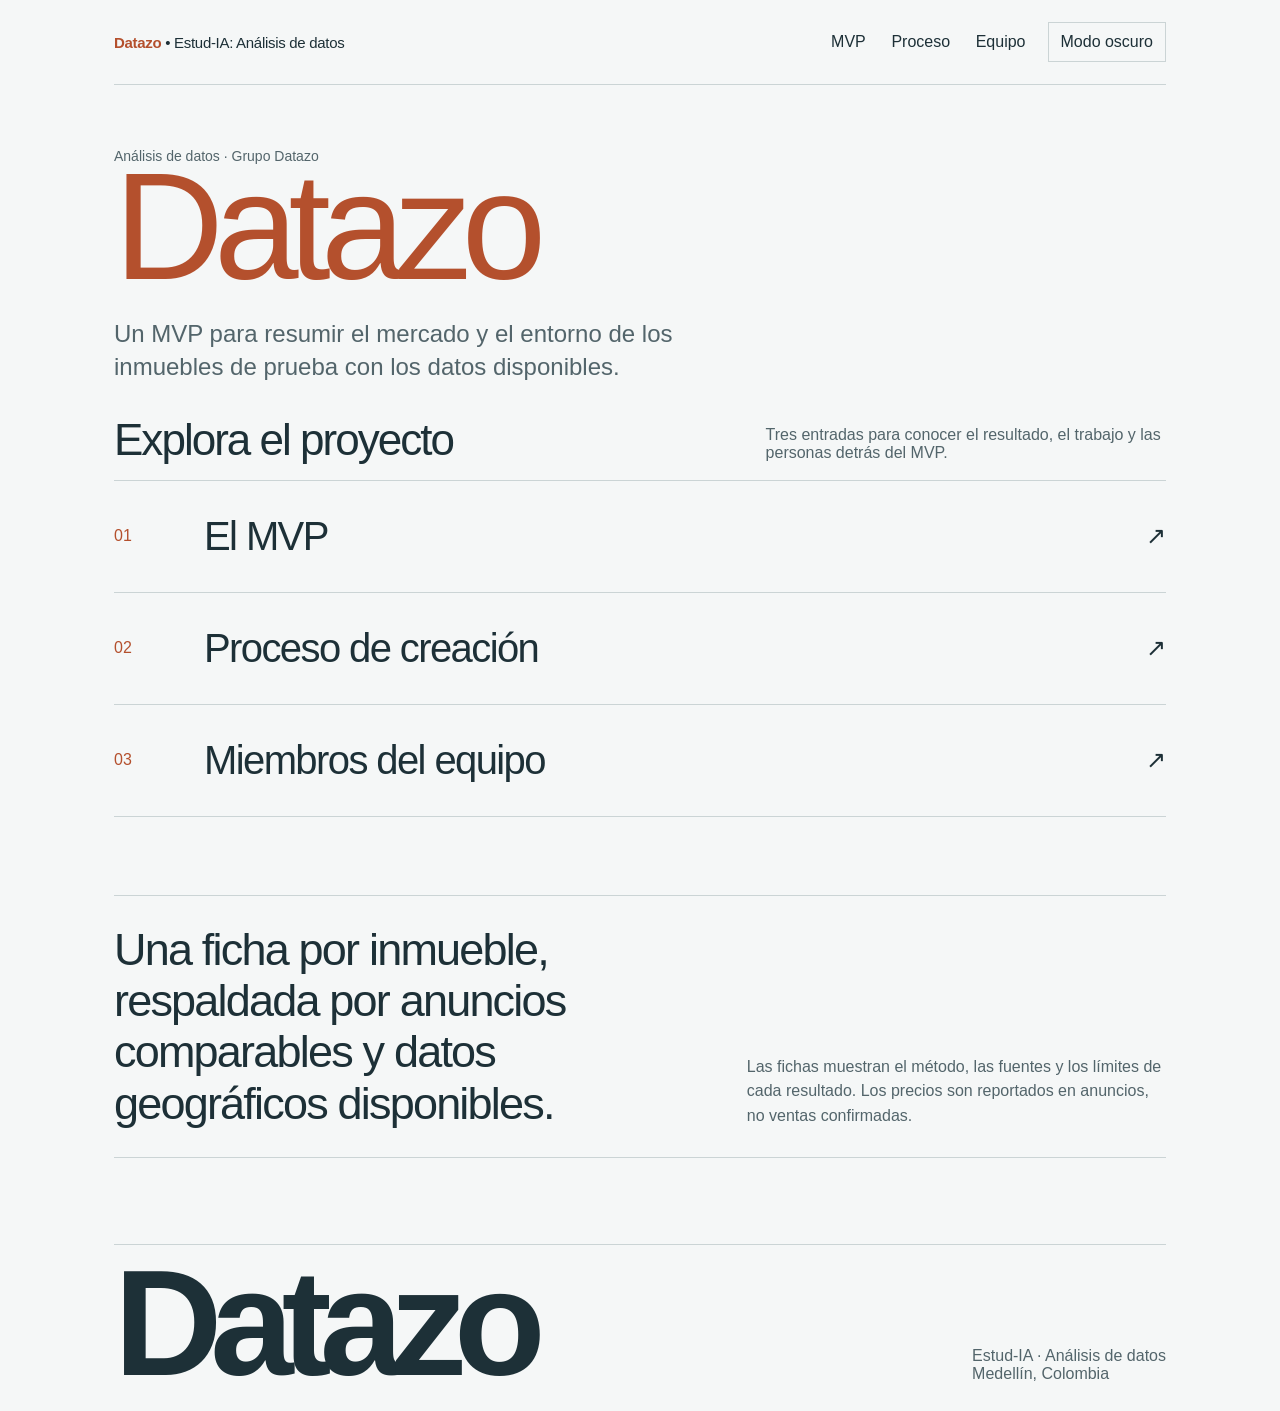
==== docs/index.html @ 800a607f "Add Grupo Datazo project homepage and MVP explorer" ====
<!doctype html>
<html lang="es">
<head>
  <meta charset="utf-8">
  <meta name="viewport" content="width=device-width, initial-scale=1">
  <meta name="theme-color" content="#f5f7f7">
  <meta name="description" content="MVP de análisis de inmuebles del grupo Datazo, su proceso de creación y el equipo.">
  <title>Grupo Datazo | Estud-IA</title>
  <link rel="stylesheet" href="assets/site.css">
  <script src="assets/theme.js" defer></script>
</head>
<body>
  <main class="site-shell">
    <header class="topline">
      <p class="brand"><strong>Datazo</strong> • Estud-IA: Análisis de datos</p>
      <div class="top-actions">
        <nav class="site-nav" aria-label="Navegación principal">
          <a href="mvp.html">MVP</a>
          <a href="presentation/limpieza_datos.html">Proceso</a>
          <a href="equipo.html">Equipo</a>
        </nav>
        <button class="theme-toggle" type="button" data-theme-toggle>Modo oscuro</button>
      </div>
    </header>

    <section class="hero" aria-labelledby="home-title">
      <p class="eyebrow">Análisis de datos · Grupo Datazo</p>
      <h1 id="home-title"><span class="accent">Datazo</span></h1>
      <p class="hero-deck">Un MVP para resumir el mercado y el entorno de los inmuebles de prueba con los datos disponibles.</p>
    </section>

    <section aria-labelledby="explore-title">
      <div class="section-head">
        <h2 id="explore-title">Explora el proyecto</h2>
        <p>Tres entradas para conocer el resultado, el trabajo y las personas detrás del MVP.</p>
      </div>
      <nav class="route-list" aria-label="Secciones del proyecto">
        <a class="route-link" href="mvp.html">
          <span class="route-number">01</span><span class="route-name">El MVP</span><span class="route-arrow" aria-hidden="true">↗</span>
        </a>
        <a class="route-link" href="presentation/limpieza_datos.html">
          <span class="route-number">02</span><span class="route-name">Proceso de creación</span><span class="route-arrow" aria-hidden="true">↗</span>
        </a>
        <a class="route-link" href="equipo.html">
          <span class="route-number">03</span><span class="route-name">Miembros del equipo</span><span class="route-arrow" aria-hidden="true">↗</span>
        </a>
      </nav>
    </section>

    <section class="statement" aria-label="Descripción del MVP">
      <p>Una ficha por inmueble, respaldada por anuncios comparables y datos geográficos disponibles.</p>
      <aside>Las fichas muestran el método, las fuentes y los límites de cada resultado. Los precios son reportados en anuncios, no ventas confirmadas.</aside>
    </section>

    <footer class="index-footer">
      <p class="footer-mark" aria-hidden="true">Datazo</p>
      <p class="footer-note">Estud-IA · Análisis de datos<br>Medellín, Colombia</p>
    </footer>
  </main>
</body>
</html>
---- docs/assets/site.css ----
:root {
  color-scheme: light;
  --paper: #f5f7f7;
  --panel: #e9eeee;
  --ink: #1d3037;
  --muted: #53656b;
  --line: #cbd4d5;
  --accent: #b4502d;
  --accent-pale: #f3e5df;
  --good: #276554;
  --measure: 1180px;
  --page-pad: clamp(20px, 5vw, 76px);
  font-family: "Clash Grotesk", "Segoe UI", sans-serif;
  color: var(--ink);
  background: var(--paper);
  font-synthesis: none;
  text-rendering: optimizeLegibility;
}

:root[data-theme="dark"] {
  color-scheme: dark;
  --paper: #171b1c;
  --panel: #202929;
  --ink: #f0f0ec;
  --muted: #b3b3aa;
  --line: #3d4545;
  --accent: #df7953;
  --accent-pale: #3b2923;
  --good: #8bd4c4;
}

*, *::before, *::after { box-sizing: border-box; }
html { scroll-behavior: smooth; }
body { margin: 0; color: var(--ink); background: var(--paper); transition: background-color .2s ease, color .2s ease; }
body, button, select { font-family: "Clash Grotesk", "Segoe UI", sans-serif; }
a { color: inherit; }
button, select { color: inherit; font-size: inherit; }
button:focus-visible, a:focus-visible, select:focus-visible { outline: 2px solid var(--accent); outline-offset: 3px; }
.site-shell { width: min(100%, var(--measure)); margin-inline: auto; padding-inline: var(--page-pad); }
.topline { display: flex; align-items: center; justify-content: space-between; gap: 20px; padding-block: 22px; border-bottom: 1px solid var(--line); }
.brand { margin: 0; font-size: 15px; letter-spacing: -.02em; }
.brand a { text-decoration: none; }
.brand strong { color: var(--accent); font-weight: 600; }
.top-actions { display: flex; align-items: center; gap: 22px; }
.site-nav { display: flex; flex-wrap: wrap; gap: clamp(12px, 2vw, 26px); }
.site-nav a { text-decoration: none; text-underline-offset: 4px; }
.site-nav a:hover, .site-nav a[aria-current="page"] { text-decoration: underline; text-decoration-color: var(--accent); }
.theme-toggle { min-height: 40px; padding: 7px 12px; border: 1px solid var(--line); background: transparent; cursor: pointer; }
.theme-toggle:hover { border-color: var(--accent); }
.eyebrow { margin: 0; color: var(--muted); font-size: 14px; }
.hero { padding-block: clamp(34px, 7vh, 78px) 34px; }
.hero h1 { max-width: 13ch; margin: 0; font-size: clamp(3.2rem, 12vw, 9.5rem); font-weight: 500; line-height: .82; letter-spacing: -.065em; }
.hero h1 .accent { color: var(--accent); }
.hero-deck { max-width: 590px; margin: 28px 0 0; color: var(--muted); font-size: clamp(18px, 2vw, 24px); line-height: 1.4; }
.section-head { display: flex; align-items: end; justify-content: space-between; gap: 24px; margin-bottom: 18px; }
.section-head h2 { margin: 0; font-size: clamp(27px, 4vw, 44px); font-weight: 500; line-height: 1; letter-spacing: -.045em; }
.section-head p { max-width: 45ch; margin: 0; color: var(--muted); }
.route-list { border-top: 1px solid var(--line); }
.route-link { display: grid; grid-template-columns: 72px minmax(0, 1fr) auto; align-items: center; gap: 18px; min-height: 112px; padding: 17px 0; border-bottom: 1px solid var(--line); text-decoration: none; transition: padding .18s ease, color .18s ease; }
.route-link:hover { padding-inline: 10px; color: var(--accent); }
.route-number { color: var(--accent); font-size: 16px; font-variant-numeric: tabular-nums; }
.route-name { font-size: clamp(24px, 4vw, 40px); letter-spacing: -.04em; line-height: 1.05; }
.route-arrow { font-size: 24px; }
.statement { display: grid; grid-template-columns: minmax(0, 1fr) minmax(180px, .7fr); align-items: end; gap: 34px; margin-block: 78px; padding-block: 28px; border-top: 1px solid var(--line); border-bottom: 1px solid var(--line); }
.statement p { max-width: 660px; margin: 0; font-size: clamp(23px, 4vw, 45px); line-height: 1.14; letter-spacing: -.04em; }
.statement aside { color: var(--muted); line-height: 1.55; }
.index-footer { display: flex; align-items: end; justify-content: space-between; gap: 20px; margin-top: 86px; padding: 18px 0 28px; border-top: 1px solid var(--line); }
.footer-mark { margin: 0; font-size: clamp(56px, 13vw, 150px); line-height: .8; font-weight: 600; letter-spacing: -.08em; }
.footer-note { max-width: 250px; margin: 0; color: var(--muted); }
.inner-page { min-height: 100vh; }
.inner-page .hero { padding-block: clamp(32px, 6vh, 64px) 25px; }
.inner-page .hero h1 { font-size: clamp(48px, 8vw, 104px); line-height: .9; }
.page-section { padding-block: 24px 64px; }
.property-layout { display: grid; grid-template-columns: minmax(190px, .8fr) minmax(0, 2fr); gap: 24px; align-items: start; }
.property-picker { display: grid; grid-template-columns: repeat(2, minmax(0, 1fr)); border-top: 1px solid var(--line); }
.property-choice { min-height: 66px; display: flex; align-items: center; justify-content: space-between; gap: 10px; padding: 12px 9px; border: 0; border-bottom: 1px solid var(--line); background: transparent; text-align: left; cursor: pointer; }
.property-choice:nth-child(odd) { border-right: 1px solid var(--line); }
.property-choice[aria-pressed="true"] { background: var(--panel); color: var(--accent); }
.property-choice small { color: var(--muted); }
.property-view { min-height: 500px; padding: clamp(20px, 4vw, 42px); background: var(--panel); }
.property-view h2 { margin: 0 0 6px; font-size: clamp(28px, 4vw, 46px); font-weight: 500; letter-spacing: -.045em; line-height: 1; }
.property-subtitle { margin: 0; color: var(--muted); }
.price-block { margin-block: 32px; padding-block: 20px; border-block: 1px solid var(--line); }
.price-label { margin: 0; color: var(--muted); }
.price-value { margin: 4px 0; font-size: clamp(34px, 6vw, 62px); line-height: 1; font-variant-numeric: tabular-nums; letter-spacing: -.05em; }
.price-range { margin: 0; color: var(--muted); }
.stat-grid { display: grid; grid-template-columns: repeat(3, minmax(0, 1fr)); gap: 12px; margin-block: 20px; }
.stat { min-height: 94px; padding: 12px; border: 1px solid var(--line); }
.stat b { display: block; margin-bottom: 4px; font-size: clamp(21px, 3vw, 31px); font-variant-numeric: tabular-nums; }
.stat span { color: var(--muted); font-size: 14px; }
.detail-grid { display: grid; grid-template-columns: repeat(2, minmax(0, 1fr)); gap: 0 20px; margin: 20px 0; }
.detail-row { display: flex; justify-content: space-between; gap: 12px; padding: 10px 0; border-bottom: 1px solid var(--line); }
.detail-row dt { color: var(--muted); }
.detail-row dd { margin: 0; text-align: right; }
.subsection-title { margin: 26px 0 10px; font-size: 19px; }
.category-list { display: grid; grid-template-columns: repeat(2, minmax(0, 1fr)); gap: 0 18px; margin: 0; padding: 0; list-style: none; }
.category-list li { display: flex; justify-content: space-between; gap: 12px; padding: 9px 0; border-bottom: 1px solid var(--line); }
.category-list strong { font-variant-numeric: tabular-nums; }
.data-note { color: var(--muted); font-size: 14px; line-height: 1.5; }
.property-links { display: flex; flex-wrap: wrap; gap: 20px; margin-top: 28px; }
.property-links a { text-underline-offset: 4px; }
.status { margin-top: 18px; padding: 13px 14px; border-left: 3px solid var(--accent); background: var(--accent-pale); }
.team-list { border-top: 1px solid var(--line); }
.team-row { display: grid; grid-template-columns: 70px 1fr minmax(130px, .5fr); align-items: center; gap: 20px; min-height: 90px; border-bottom: 1px solid var(--line); }
.team-index { color: var(--accent); font-variant-numeric: tabular-nums; }
.team-name { font-size: clamp(24px, 3.7vw, 38px); letter-spacing: -.04em; }
.team-role { justify-self: end; color: var(--muted); }
.back-link { display: inline-block; margin: 5px 0 0; text-underline-offset: 4px; }
.process-callout { display: flex; align-items: center; justify-content: space-between; gap: 22px; margin-top: 28px; padding: 22px 0; border-block: 1px solid var(--line); }
.process-callout p { max-width: 55ch; margin: 0; color: var(--muted); }
.process-callout a { color: var(--ink); text-underline-offset: 4px; white-space: nowrap; }
.status-error { color: #9d321d; }
:root[data-theme="dark"] .status-error { color: #ff9d7d; }
@media (max-width: 700px) {
  .topline { align-items: flex-start; }
  .top-actions { align-items: flex-end; flex-direction: column-reverse; gap: 12px; }
  .site-nav { justify-content: flex-end; font-size: 14px; }
  .property-layout { grid-template-columns: 1fr; }
  .property-picker { grid-template-columns: repeat(4, minmax(0, 1fr)); }
  .property-choice:nth-child(odd) { border-right: 0; }
  .property-choice { border-right: 1px solid var(--line); font-size: 14px; }
}
@media (max-width: 520px) {
  .topline { flex-wrap: wrap; }
  .top-actions { width: 100%; flex-direction: row; align-items: center; justify-content: space-between; }
  .site-nav { justify-content: flex-start; }
  .theme-toggle { flex: none; }
  .route-link { grid-template-columns: 36px minmax(0, 1fr) 22px; gap: 10px; min-height: 88px; }
  .statement { grid-template-columns: 1fr; gap: 16px; margin-block: 54px; }
  .index-footer { display: block; margin-top: 55px; }
  .footer-note { margin-top: 16px; }
  .property-picker { grid-template-columns: repeat(3, minmax(0, 1fr)); }
  .property-view { min-height: 0; }
  .stat-grid { grid-template-columns: repeat(2, minmax(0, 1fr)); }
  .detail-grid { grid-template-columns: 1fr; }
  .category-list { grid-template-columns: 1fr; }
  .team-row { grid-template-columns: 34px 1fr; gap: 10px; padding-block: 15px; }
  .team-role { grid-column: 2; justify-self: start; margin-top: -8px; }
  .process-callout { align-items: flex-start; flex-direction: column; }
}
@media (prefers-reduced-motion: reduce) {
  *, *::before, *::after { scroll-behavior: auto !important; transition-duration: .01ms !important; }
}
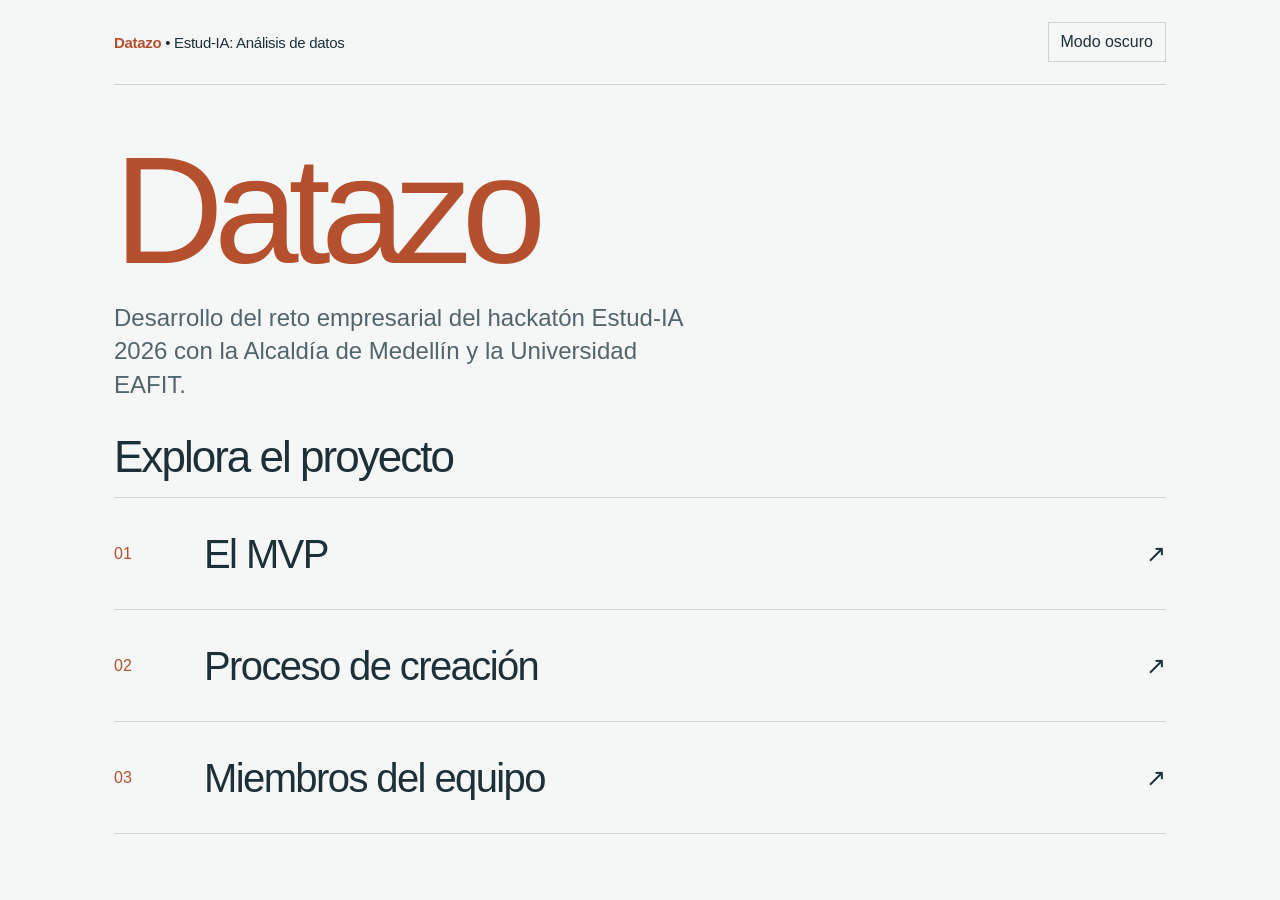
==== commit cae76e17: "Simplify project landing page" ====
--- a/docs/index.html
+++ b/docs/index.html
@@ -14,25 +14,18 @@
     <header class="topline">
       <p class="brand"><strong>Datazo</strong> • Estud-IA: Análisis de datos</p>
       <div class="top-actions">
-        <nav class="site-nav" aria-label="Navegación principal">
-          <a href="mvp.html">MVP</a>
-          <a href="presentation/limpieza_datos.html">Proceso</a>
-          <a href="equipo.html">Equipo</a>
-        </nav>
         <button class="theme-toggle" type="button" data-theme-toggle>Modo oscuro</button>
       </div>
     </header>
 
     <section class="hero" aria-labelledby="home-title">
-      <p class="eyebrow">Análisis de datos · Grupo Datazo</p>
       <h1 id="home-title"><span class="accent">Datazo</span></h1>
-      <p class="hero-deck">Un MVP para resumir el mercado y el entorno de los inmuebles de prueba con los datos disponibles.</p>
+      <p class="hero-deck">Desarrollo del reto empresarial del hackatón Estud-IA 2026 con la Alcaldía de Medellín y la Universidad EAFIT.</p>
     </section>
 
     <section aria-labelledby="explore-title">
       <div class="section-head">
         <h2 id="explore-title">Explora el proyecto</h2>
-        <p>Tres entradas para conocer el resultado, el trabajo y las personas detrás del MVP.</p>
       </div>
       <nav class="route-list" aria-label="Secciones del proyecto">
         <a class="route-link" href="mvp.html">
@@ -46,16 +39,6 @@
         </a>
       </nav>
     </section>
-
-    <section class="statement" aria-label="Descripción del MVP">
-      <p>Una ficha por inmueble, respaldada por anuncios comparables y datos geográficos disponibles.</p>
-      <aside>Las fichas muestran el método, las fuentes y los límites de cada resultado. Los precios son reportados en anuncios, no ventas confirmadas.</aside>
-    </section>
-
-    <footer class="index-footer">
-      <p class="footer-mark" aria-hidden="true">Datazo</p>
-      <p class="footer-note">Estud-IA · Análisis de datos<br>Medellín, Colombia</p>
-    </footer>
   </main>
 </body>
 </html>
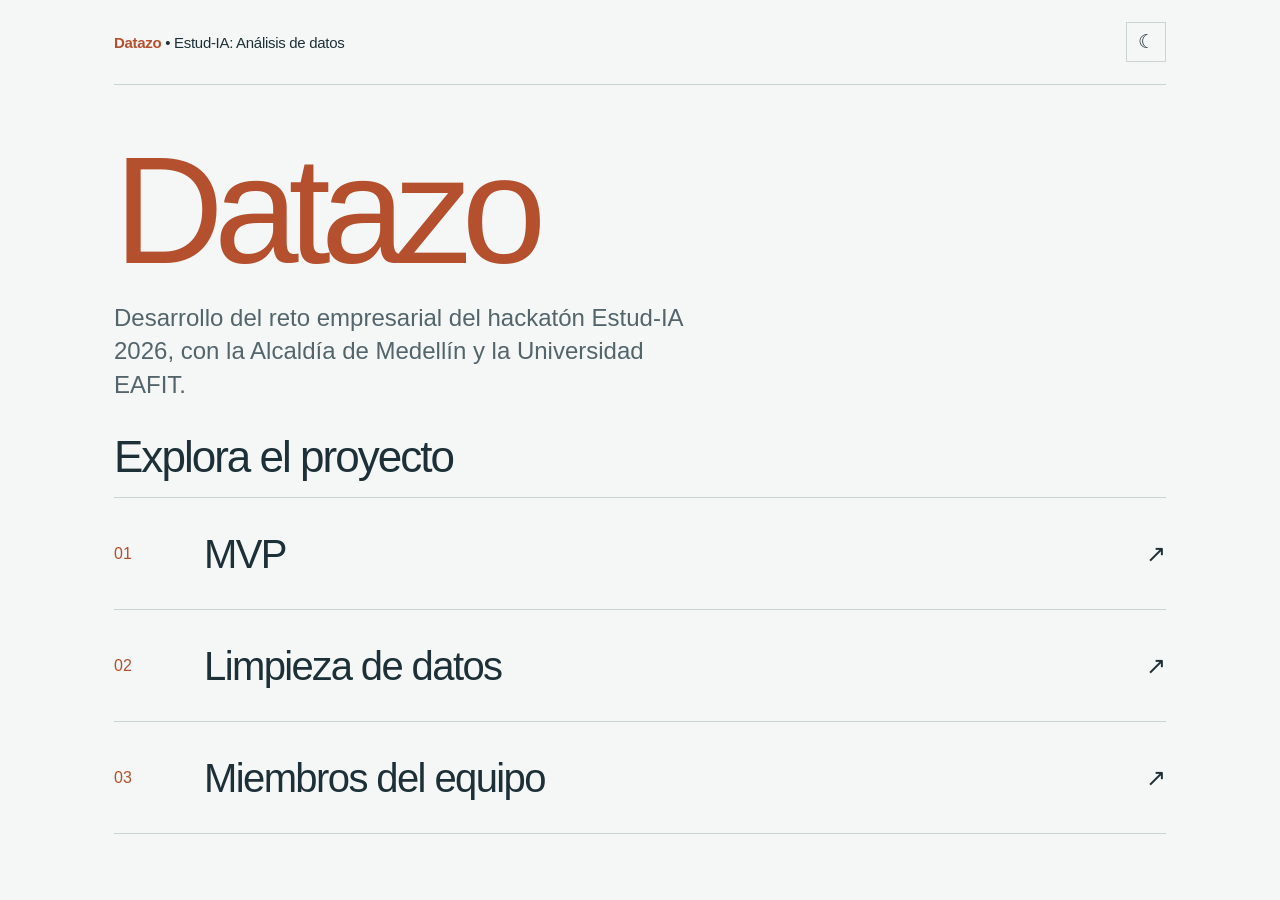
==== commit c77af27c: "Polish Spanish site copy" ====
--- a/docs/index.html
+++ b/docs/index.html
@@ -14,13 +14,13 @@
     <header class="topline">
       <p class="brand"><strong>Datazo</strong> • Estud-IA: Análisis de datos</p>
       <div class="top-actions">
-        <button class="theme-toggle" type="button" data-theme-toggle>Modo oscuro</button>
+        <button class="theme-toggle icon-toggle" type="button" data-theme-toggle aria-label="Cambiar a modo oscuro" title="Cambiar a modo oscuro">☾</button>
       </div>
     </header>
 
     <section class="hero" aria-labelledby="home-title">
       <h1 id="home-title"><span class="accent">Datazo</span></h1>
-      <p class="hero-deck">Desarrollo del reto empresarial del hackatón Estud-IA 2026 con la Alcaldía de Medellín y la Universidad EAFIT.</p>
+      <p class="hero-deck">Desarrollo del reto empresarial del hackatón Estud-IA 2026, con la Alcaldía de Medellín y la Universidad EAFIT.</p>
     </section>
 
     <section aria-labelledby="explore-title">
@@ -29,10 +29,10 @@
       </div>
       <nav class="route-list" aria-label="Secciones del proyecto">
         <a class="route-link" href="mvp.html">
-          <span class="route-number">01</span><span class="route-name">El MVP</span><span class="route-arrow" aria-hidden="true">↗</span>
+          <span class="route-number">01</span><span class="route-name">MVP</span><span class="route-arrow" aria-hidden="true">↗</span>
         </a>
         <a class="route-link" href="presentation/limpieza_datos.html">
-          <span class="route-number">02</span><span class="route-name">Proceso de creación</span><span class="route-arrow" aria-hidden="true">↗</span>
+          <span class="route-number">02</span><span class="route-name">Limpieza de datos</span><span class="route-arrow" aria-hidden="true">↗</span>
         </a>
         <a class="route-link" href="equipo.html">
           <span class="route-number">03</span><span class="route-name">Miembros del equipo</span><span class="route-arrow" aria-hidden="true">↗</span>
--- a/docs/assets/site.css
+++ b/docs/assets/site.css
@@ -46,6 +46,7 @@
 .site-nav a { text-decoration: none; text-underline-offset: 4px; }
 .site-nav a:hover, .site-nav a[aria-current="page"] { text-decoration: underline; text-decoration-color: var(--accent); }
 .theme-toggle { min-height: 40px; padding: 7px 12px; border: 1px solid var(--line); background: transparent; cursor: pointer; }
+.theme-toggle.icon-toggle { width: 40px; min-width: 40px; padding: 0; font-size: 1.2rem; line-height: 1; }
 .theme-toggle:hover { border-color: var(--accent); }
 .eyebrow { margin: 0; color: var(--muted); font-size: 14px; }
 .hero { padding-block: clamp(34px, 7vh, 78px) 34px; }
@@ -95,7 +96,13 @@
 .subsection-title { margin: 26px 0 10px; font-size: 19px; }
 .category-list { display: grid; grid-template-columns: repeat(2, minmax(0, 1fr)); gap: 0 18px; margin: 0; padding: 0; list-style: none; }
 .category-list li { display: flex; justify-content: space-between; gap: 12px; padding: 9px 0; border-bottom: 1px solid var(--line); }
-.category-list strong { font-variant-numeric: tabular-nums; }
+.facility-category { width: 100%; }
+.facility-category summary { display: flex; justify-content: space-between; gap: 12px; cursor: pointer; }
+.facility-category summary::marker { color: var(--accent); }
+.facility-category strong { font-variant-numeric: tabular-nums; }
+.facility-names { display: grid; gap: 8px; margin: 10px 0 2px; padding-left: 20px; color: var(--muted); }
+.facility-names li { display: flex; justify-content: space-between; gap: 12px; border: 0; padding: 0; font-size: 14px; }
+.facility-names code { flex: none; font-size: 12px; }
 .data-note { color: var(--muted); font-size: 14px; line-height: 1.5; }
 .property-links { display: flex; flex-wrap: wrap; gap: 20px; margin-top: 28px; }
 .property-links a { text-underline-offset: 4px; }
@@ -105,7 +112,8 @@
 .team-index { color: var(--accent); font-variant-numeric: tabular-nums; }
 .team-name { font-size: clamp(24px, 3.7vw, 38px); letter-spacing: -.04em; }
 .team-role { justify-self: end; color: var(--muted); }
-.back-link { display: inline-block; margin: 5px 0 0; text-underline-offset: 4px; }
+.back-link { display: inline-block; margin: 24px 0 0; text-underline-offset: 4px; }
+.inner-page .index-footer { margin-top: 38px; }
 .process-callout { display: flex; align-items: center; justify-content: space-between; gap: 22px; margin-top: 28px; padding: 22px 0; border-block: 1px solid var(--line); }
 .process-callout p { max-width: 55ch; margin: 0; color: var(--muted); }
 .process-callout a { color: var(--ink); text-underline-offset: 4px; white-space: nowrap; }
